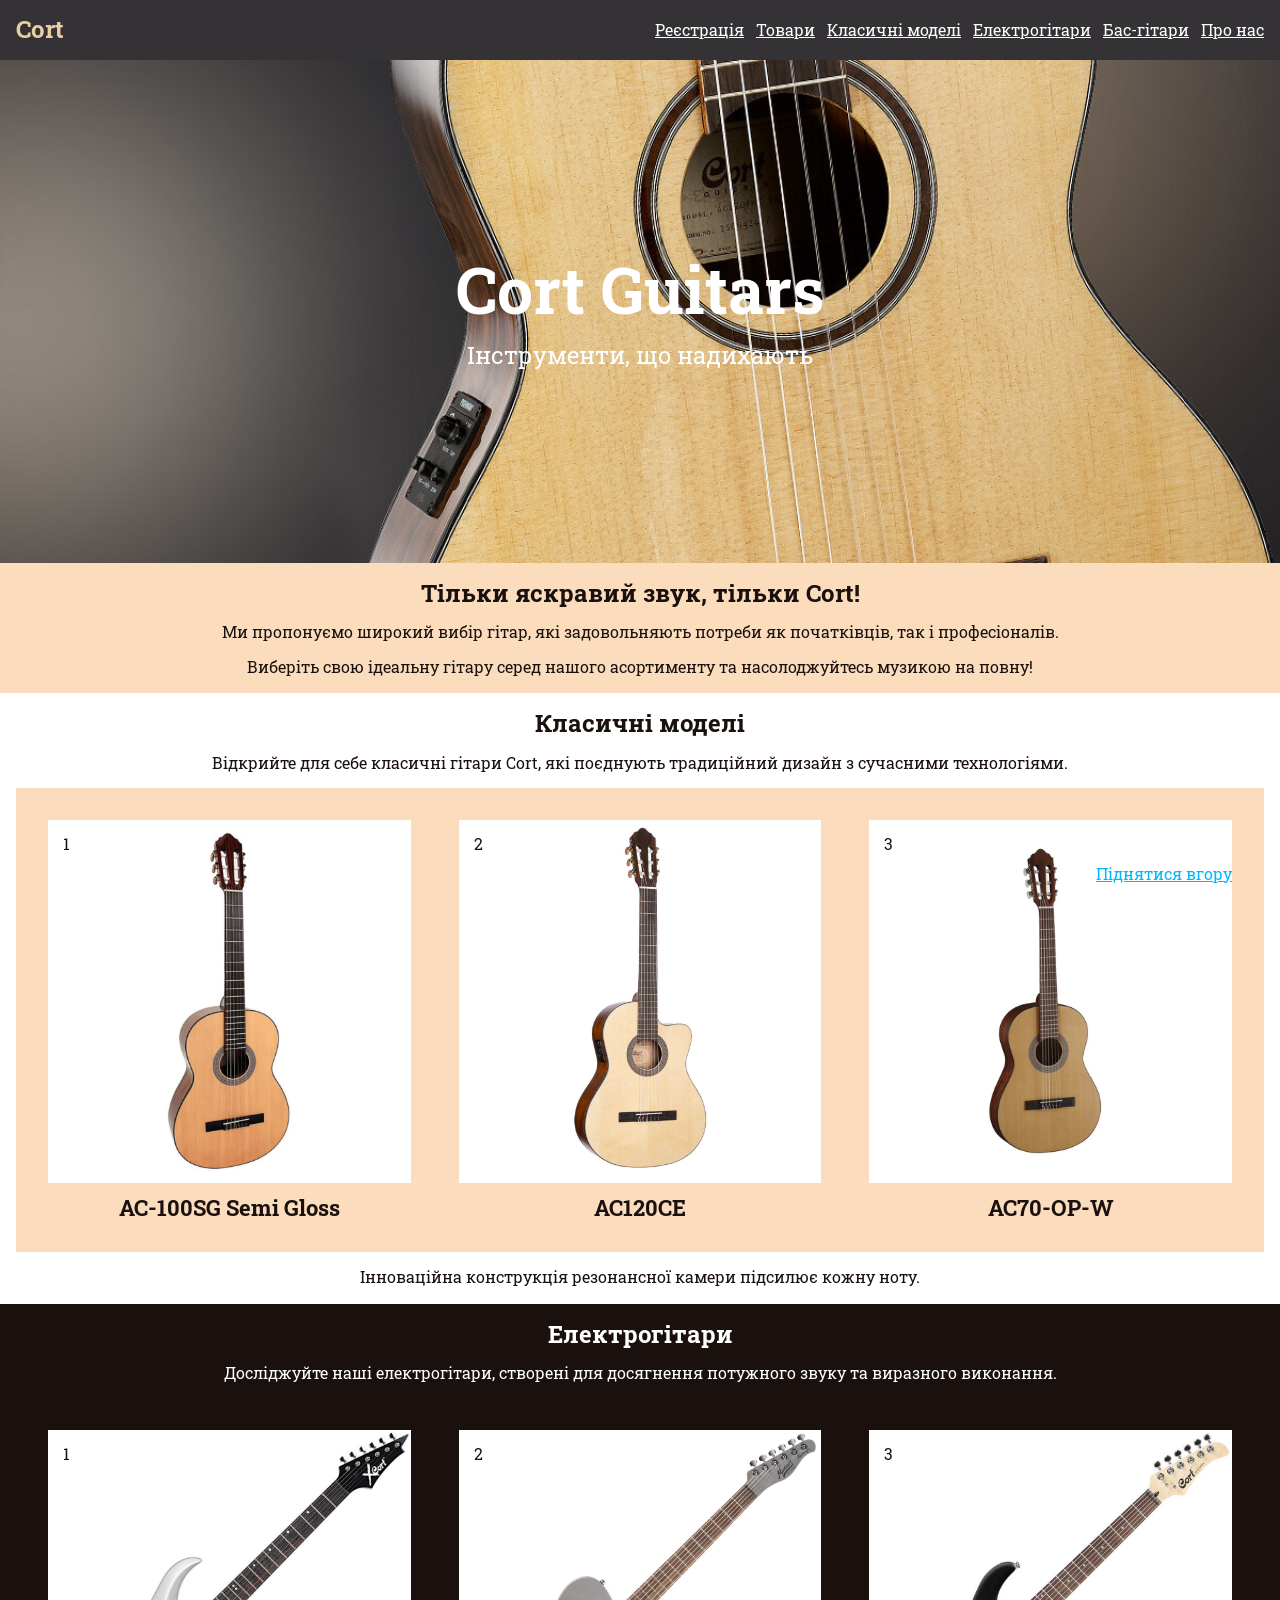
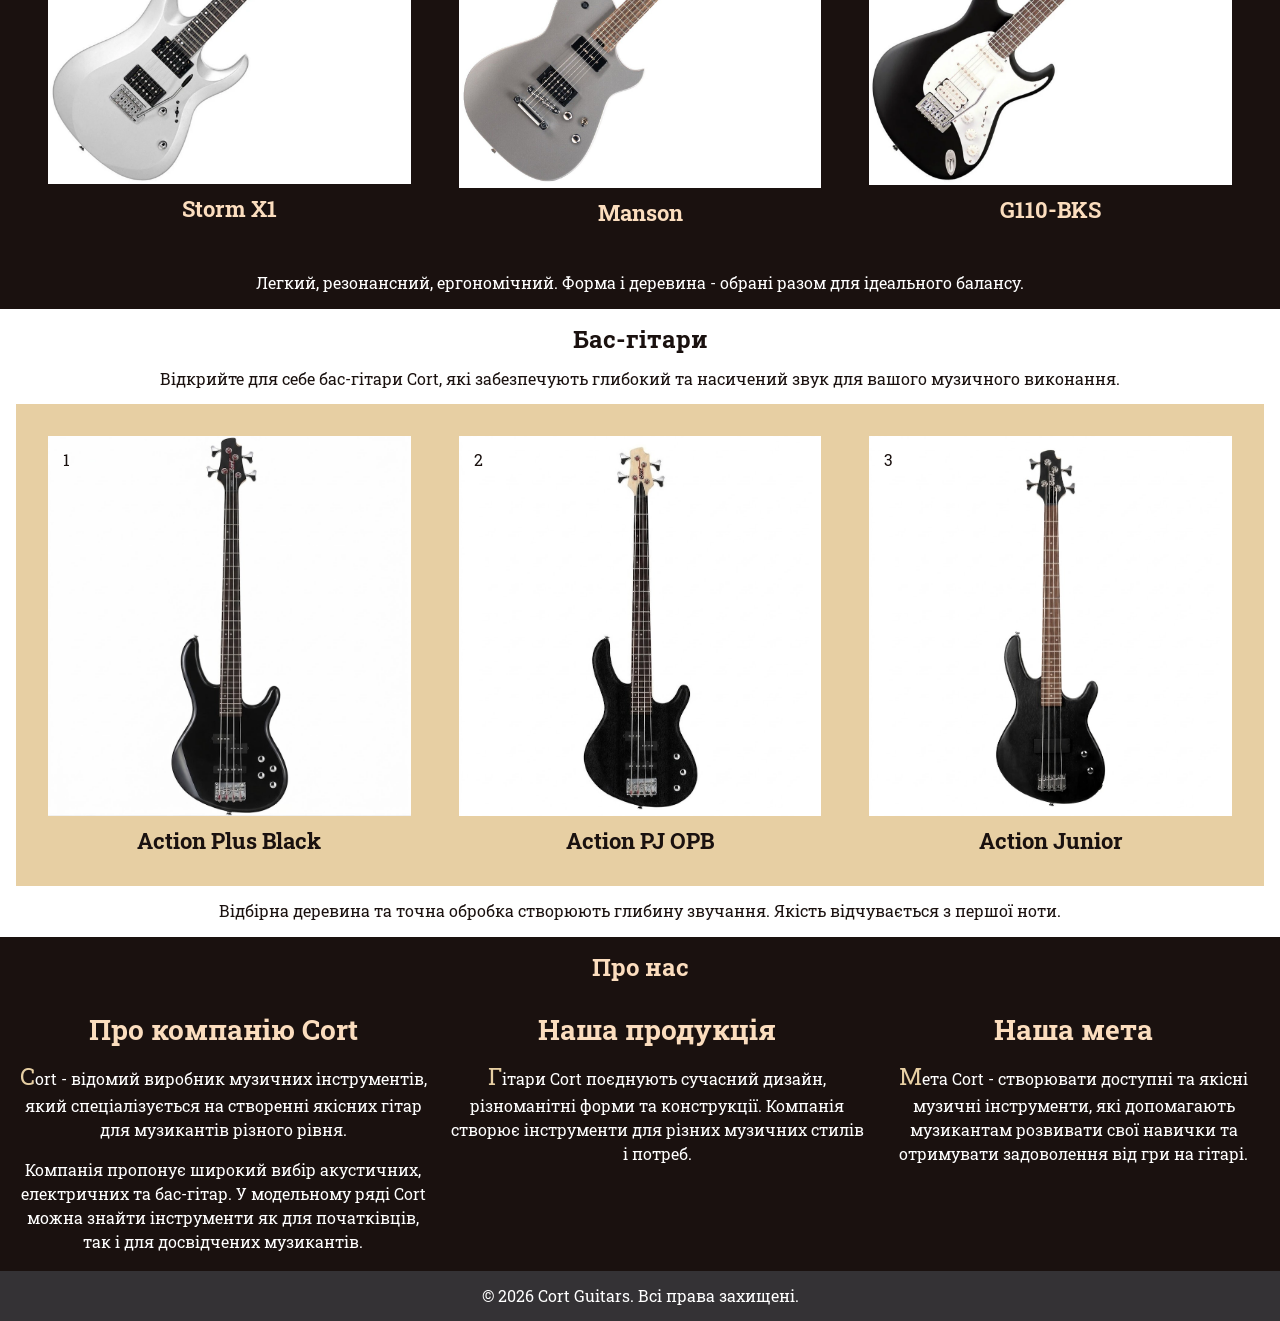
==== index.html @ 9ca2e1a0 "Code Transfer" ====
<!doctype html>
<html lang="uk">
  <head>
    <meta charset="UTF-8" />
    <meta name="viewport" content="width=device-width, initial-scale=1.0" />
    <title>Cort Guitars</title>
    <link
      rel="stylesheet"
      href="https://cdn.jsdelivr.net/npm/modern-normalize@3.0.1/modern-normalize.min.css"
    />
    <link rel="preconnect" href="https://fonts.googleapis.com" />
    <link rel="preconnect" href="https://fonts.gstatic.com" crossorigin />
    <link
      href="https://fonts.googleapis.com/css2?family=Roboto+Slab:wght@400;700&display=swap"
      rel="stylesheet"
    />
    <link rel="stylesheet" href="./styles/style.css" />
  </head>
  <body>
    <header>
      <div class="container">
        <h1>Cort</h1>
        <nav>
          <ul class="nav-links">
            <li><a href="./pages/form.html">Реєстрація</a></li>
            <li><a href="./pages/tables.html">Товари</a></li>
            <li><a href="#classic-models">Класичні моделі</a></li>
            <li><a href="#electric-models">Електрогітари</a></li>
            <li><a href="#bass-models">Бас-гітари</a></li>
            <li><a href="#about-us">Про нас</a></li>
          </ul>
        </nav>
      </div>
    </header>
    <main>
      <section class="hero" id="hero">
        <div class="container">
          <h2 class="hero-title">Cort Guitars</h2>
          <p class="hero-subtitle">Інструменти, що надихають</p>
        </div>
      </section>
      <section class="under-hero" id="under-hero">
        <div class="container">
          <h2>Тільки яскравий звук, тільки Cort!</h2>
          <p>
            Ми пропонуємо широкий вибір гітар, які задовольняють потреби як
            початківців, так і професіоналів.
          </p>
          <p>
            Виберіть свою ідеальну гітару серед нашого асортименту та
            насолоджуйтесь музикою на повну!
          </p>
        </div>
      </section>
      <section id="classic-models">
        <div class="container">
          <h2>Класичні моделі</h2>
          <p>
            Відкрийте для себе класичні гітари Cort, які поєднують традиційний
            дизайн з сучасними технологіями.
          </p>
          <ul class="cards">
            <li class="card">
              <div class="card-image">
                <p class="card-number">1</p>
                <img
                  src="./images/Cort1.jpg"
                  alt="Класична гітара Cort AC-100SG Semi Gloss"
                  width="450"
                  height="300"
                />
              </div>
              <h3>AC-100SG Semi Gloss</h3>
            </li>
            <li class="card">
              <div class="card-image">
                <p class="card-number">2</p>
                <img
                  src="./images/Cort2.jpg"
                  alt="Класична гітара Cort AC120CE"
                  width="450"
                  height="300"
                />
              </div>
              <h3>AC120CE</h3>
            </li>
            <li class="card">
              <div class="card-image">
                <p class="card-number">3</p>
                <img
                  src="./images/Cort3.jpg"
                  alt="Класична гітара Cort AC70-OP-W"
                  width="450"
                  height="300"
                />
              </div>
              <h3>AC70-OP-W</h3>
            </li>
          </ul>
          <p>Інноваційна конструкція резонансної камери підсилює кожну ноту.</p>
        </div>
      </section>
      <section id="electric-models">
        <div class="container">
          <h2>Електрогітари</h2>
          <p>
            Досліджуйте наші електрогітари, створені для досягнення потужного
            звуку та виразного виконання.
          </p>
          <ul class="cards">
            <li class="card">
              <div class="card-image">
                <p class="card-number">1</p>
                <img
                  src="./images/x1.jpg"
                  alt="Електрогітара Cort Storm X1"
                  width="450"
                  height="300"
                />
              </div>
              <h3>Storm X1</h3>
            </li>
            <li class="card">
              <div class="card-image">
                <p class="card-number">2</p>
                <img
                  src="./images/manson.jpg"
                  alt="Електрогітара Cort Manson"
                  width="450"
                  height="300"
                />
              </div>
              <h3>Manson</h3>
            </li>
            <li class="card">
              <div class="card-image">
                <p class="card-number">3</p>
                <img
                  src="./images/g110-BKS.jpg"
                  alt="Електрогітара Cort G110-BKS"
                  width="450"
                  height="300"
                />
              </div>
              <h3>G110-BKS</h3>
            </li>
          </ul>
          <p>
            Легкий, резонансний, ергономічний. Форма і деревина - обрані разом
            для ідеального балансу.
          </p>
        </div>
      </section>
      <section id="bass-models">
        <div class="container">
          <h2>Бас-гітари</h2>
          <p>
            Відкрийте для себе бас-гітари Cort, які забезпечують глибокий та
            насичений звук для вашого музичного виконання.
          </p>
          <ul class="cards">
            <li class="card">
              <div class="card-image">
                <p class="card-number">1</p>
                <img
                  src="./images/action.png"
                  alt="Бас-гітара Cort Action Plus Black"
                  width="450"
                  height="300"
                />
              </div>
              <h3>Action Plus Black</h3>
            </li>
            <li class="card">
              <div class="card-image">
                <p class="card-number">2</p>
                <img
                  src="./images/action-pj.png"
                  alt="Бас-гітара Cort Action PJ OPB"
                  width="450"
                  height="300"
                />
              </div>
              <h3>Action PJ OPB</h3>
            </li>
            <li class="card">
              <div class="card-image">
                <p class="card-number">3</p>
                <img
                  src="./images/action-junior.png"
                  alt="Бас-гітара Cort Action Junior"
                  width="450"
                  height="300"
                />
              </div>
              <h3>Action Junior</h3>
            </li>
          </ul>
          <p>
            Відбірна деревина та точна обробка створюють глибину звучання.
            Якість відчувається з першої ноти.
          </p>
        </div>
      </section>
      <section id="about-us">
        <div class="container">
          <h2>Про нас</h2>
          <article class="about-company" id="about-company">
            <h3>Про компанію Cort</h3>
            <p>
              Cort - відомий виробник музичних інструментів, який
              спеціалізується на створенні якісних гітар для музикантів різного
              рівня.
            </p>
            <p>
              Компанія пропонує широкий вибір акустичних, електричних та
              бас-гітар. У модельному ряді Cort можна знайти інструменти як для
              початківців, так і для досвідчених музикантів.
            </p>
          </article>
          <article class="about-products" id="about-products">
            <h3>Наша продукція</h3>
            <p>
              Гітари Cort поєднують сучасний дизайн, різноманітні форми та
              конструкції. Компанія створює інструменти для різних музичних
              стилів і потреб.
            </p>
          </article>
          <article class="about-goal" id="about-goal">
            <h3>Наша мета</h3>
            <p>
              Мета Cort - створювати доступні та якісні музичні інструменти, які
              допомагають музикантам розвивати свої навички та отримувати
              задоволення від гри на гітарі.
            </p>
          </article>
        </div>
      </section>
    </main>
    <footer>
      <div class="container">
        <a href="#hero">Піднятися вгору</a>
        <p>&copy; 2026 Cort Guitars. Всі права захищені.</p>
      </div>
    </footer>
  </body>
</html>
---- styles/style.css ----
/* Кольори */
:root {
  --color-rosewood: #1a110f;
  --color-mahogany: #343235;
  --color-sunburst: #e7cfa3;
  --color-spruce: #fbddbe;
  --color-white: #ffffff;
}

h1,
h2,
h3,
h4,
h5,
h6,
p,
ul,
ol {
  margin: 0;
  padding: 0;
}

body {
  background-color: var(--color-mahogany);
  color: var(--color-white);
  font-family: 'Roboto Slab', serif;
}

body.registration-page {
  background-color: var(--color-white);
  color: var(--color-rosewood);
}

/* Хідер та навігація */
header {
  background-color: var(--color-mahogany);
  padding: 16px 0;
  position: sticky;
  top: 0;
  z-index: 1;
}

header .container {
  display: flex;
  flex-wrap: wrap;
  align-items: center;
  justify-content: space-between;
  gap: 12px;
}

header h1 {
  color: var(--color-sunburst);
  font-size: 24px;
  margin-bottom: 0;
}

header nav > ul {
  list-style: none;
  display: flex;
  flex-wrap: wrap;
  gap: 12px;
}

header nav li {
  margin-bottom: 0;
}

nav a:link,
nav a:visited {
  color: var(--color-white);
}

nav a:hover,
nav a:focus {
  color: var(--color-sunburst);
  text-decoration: underline;
}

nav a:active {
  color: var(--color-spruce);
}

/* Hero-секція */
.hero {
  background-image: url('../images/hero.jpg');
  background-position: center;
  background-size: cover;
  background-repeat: no-repeat;
  text-align: center;
  padding: 192px 0;
}

main section {
  border-top: 1px solid transparent;
  border-bottom: 1px solid transparent;
  padding: 16px 0;
}

main section > .container > :last-child {
  margin-bottom: 0;
}

main section h2 {
  margin-bottom: 16px;
}

main section h3 {
  margin-bottom: 12px;
}

main section p {
  margin-bottom: 16px;
}

.hero-title {
  color: var(--color-white);
  font-size: 64px;
}

.hero-subtitle {
  color: var(--color-white);
  font-size: 24px;
}

/* Вступ і картки */
.under-hero,
#classic-models,
#electric-models,
#bass-models {
  text-align: center;
}

#classic-models,
#bass-models {
  background-color: var(--color-white);
}

.under-hero,
#classic-models,
#bass-models {
  color: var(--color-rosewood);
}

.under-hero {
  background-color: var(--color-spruce);
}

#classic-models > h2,
#electric-models > h2,
#bass-models > h2 {
  font-size: 32px;
}

#classic-models > p,
#electric-models > p,
#bass-models > p {
  font-size: 18px;
  line-height: 1.5;
}

#under-hero > h2 + p {
  font-size: 20px;
}

#under-hero > h2 ~ p {
  color: var(--color-mahogany);
}

.cards {
  list-style: none;
  margin-bottom: 16px;
  padding: 16px;
  display: flex;
  flex-wrap: wrap;
  gap: 16px;
}

#classic-models .cards {
  background-color: var(--color-spruce);
  color: var(--color-rosewood);
}

#bass-models .cards {
  background-color: var(--color-sunburst);
  color: var(--color-rosewood);
}

#electric-models .cards {
  background-color: var(--color-rosewood);
  color: var(--color-spruce);
}

.card {
  background-color: inherit;
  color: inherit;
  text-align: center;
  padding: 16px;
  position: relative;
  display: flex;
  flex-direction: column;
  gap: 12px;
  align-items: center;
  flex: 1 1 280px;
}

.card-number {
  color: var(--color-rosewood);
  position: absolute;
  top: 15px;
  left: 15px;
}

.card:last-child {
  margin-bottom: 0;
}

.card-image {
  position: relative;
  display: inline-block;
  max-width: 100%;
  align-self: center;
}

.card-image > img {
  display: block;
  max-width: 100%;
  height: auto;
}

.card > h3 {
  font-size: 22px;
  margin-bottom: 0;
}

#electric-models {
  background-color: var(--color-rosewood);
  color: var(--color-white);
}

/* Про нас */
#about-us {
  text-align: center;
  background-color: var(--color-rosewood);
  color: var(--color-white);
}

#about-us > .container {
  display: grid;
  grid-template-columns: auto auto auto;
  gap: 16px;
}

#about-us .container > h2 {
  color: var(--color-spruce);
  grid-column: 1 / -1;
}

#about-us article {
  margin-bottom: 0;
}

#about-us article > h3 {
  color: var(--color-spruce);
  font-size: 28px;
  text-align: center;
}

#about-us article > p {
  line-height: 1.5;
}

#about-us article > :last-child {
  margin-bottom: 0;
}

#about-us article:last-child {
  margin-bottom: 0;
}

#about-us .about-company > p:first-of-type::first-letter,
#about-us .about-products > p:first-of-type::first-letter,
#about-us .about-goal > p:first-of-type::first-letter {
  color: var(--color-sunburst);
  font-size: 24px;
}
button {
  cursor: pointer;
}

/* Футер / посилання */
footer {
  color: var(--color-white);
  text-align: center;
  background-color: var(--color-mahogany);
  padding: 16px 0;
  bottom: 0;
}

footer a {
  display: inline-block;
  margin-bottom: 12px;
  position: fixed;
  right: 48px;
  bottom: 5px;
  transition: color 0.5s ease-in-out;
}

footer p {
  margin-bottom: 0;
}

footer a:link,
footer a:visited {
  color: rgb(0, 183, 255);
}

footer a:hover,
footer a:focus {
  color: var(--color-sunburst);
  text-decoration: underline;
}

.container {
  max-width: 1400px;
  padding: 0 16px;
  margin: 0 auto;
}

/* Форма реєстрації */
#registration-form {
  text-align: center;
}

#registration-form > h2 {
  font-size: 32px;
}

#registration-form form section > h3 {
  font-size: 20px;
}

#registration-form > form {
  text-align: center;
}

.form-section-personal {
  padding: 20px;
}

.form-section-preferences {
  padding: 20px 400px 0px;
}
.consent-option {
  padding: 20px 10px;
}
.form-section-notifications {
  padding: 20px 400px;
}

.form-section-comments {
  padding: 32px 20px 20px;
}

.form-section-actions {
  padding: 16px;
}

.form-actions {
  text-align: center;
}

.form-section-personal > label {
  font-size: 18px;
}

form input,
form select,
form textarea {
  background-color: var(--color-white);
  color: var(--color-rosewood);
}

form input,
form select {
  border: 1px solid var(--color-mahogany);
}

form input:focus,
form select:focus,
form textarea:focus {
  outline: 2px solid var(--color-sunburst);
}

form fieldset {
  border: 2px solid var(--color-mahogany);
}

form input:checked {
  accent-color: var(--color-mahogany);
}

form textarea {
  background-color: var(--color-white);
  color: var(--color-rosewood);
}

form button[type='submit'] {
  border: 1px solid var(--color-mahogany);
  background-color: var(--color-spruce);
  color: var(--color-rosewood);
}
form button[type='reset'] {
  border: 1px solid var(--color-mahogany);
  background-color: var(--color-sunburst);
  color: var(--color-rosewood);
}

form button:hover,
form button:focus {
  background-color: var(--color-sunburst);
}

/* Цей селектор має найбільшу специфічність — (1, 2, 3). */
#registration-form form .consent-option > label input:checked {
  accent-color: var(--color-sunburst);
}

/* Сторінка таблиць */
th,
td {
  border: 1px solid var(--color-rosewood);
}

th {
  text-align: center;
}

table {
  border-collapse: collapse;
  margin-inline: auto;
  margin-bottom: 24px;
}
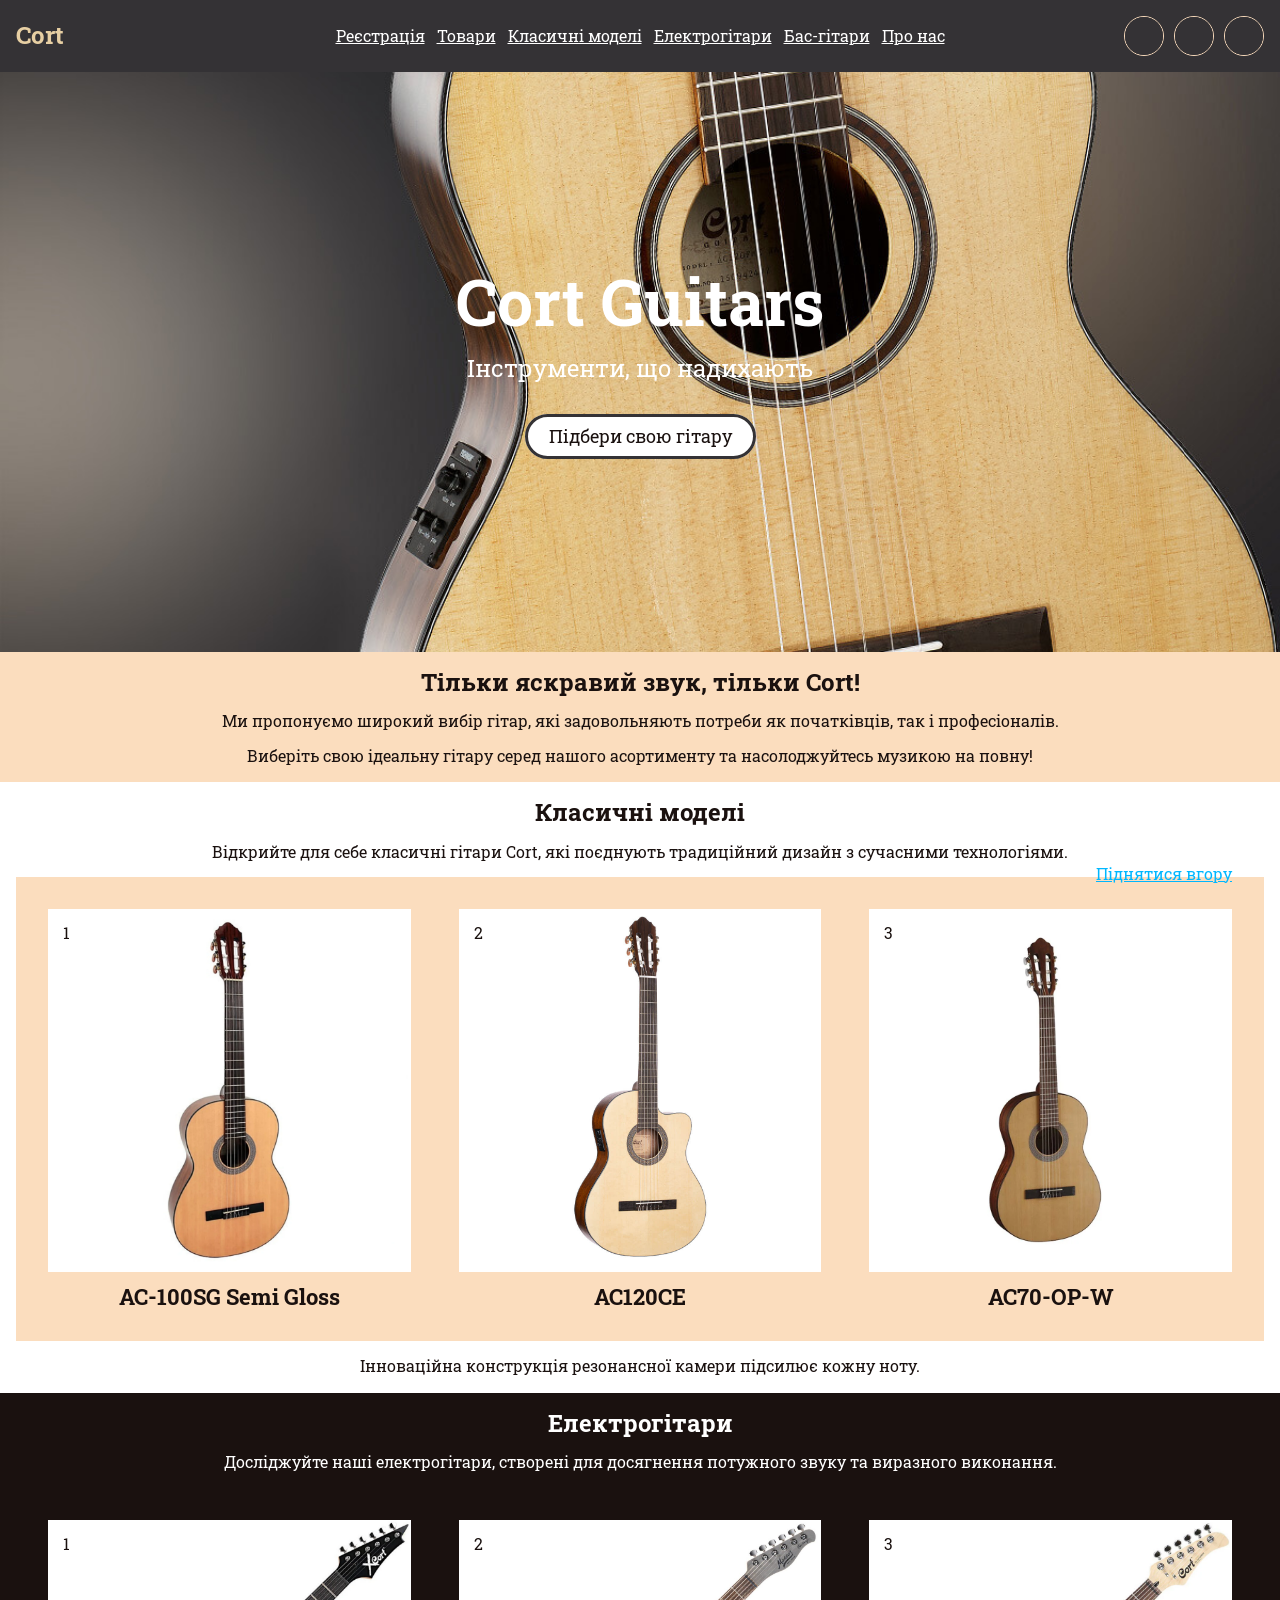
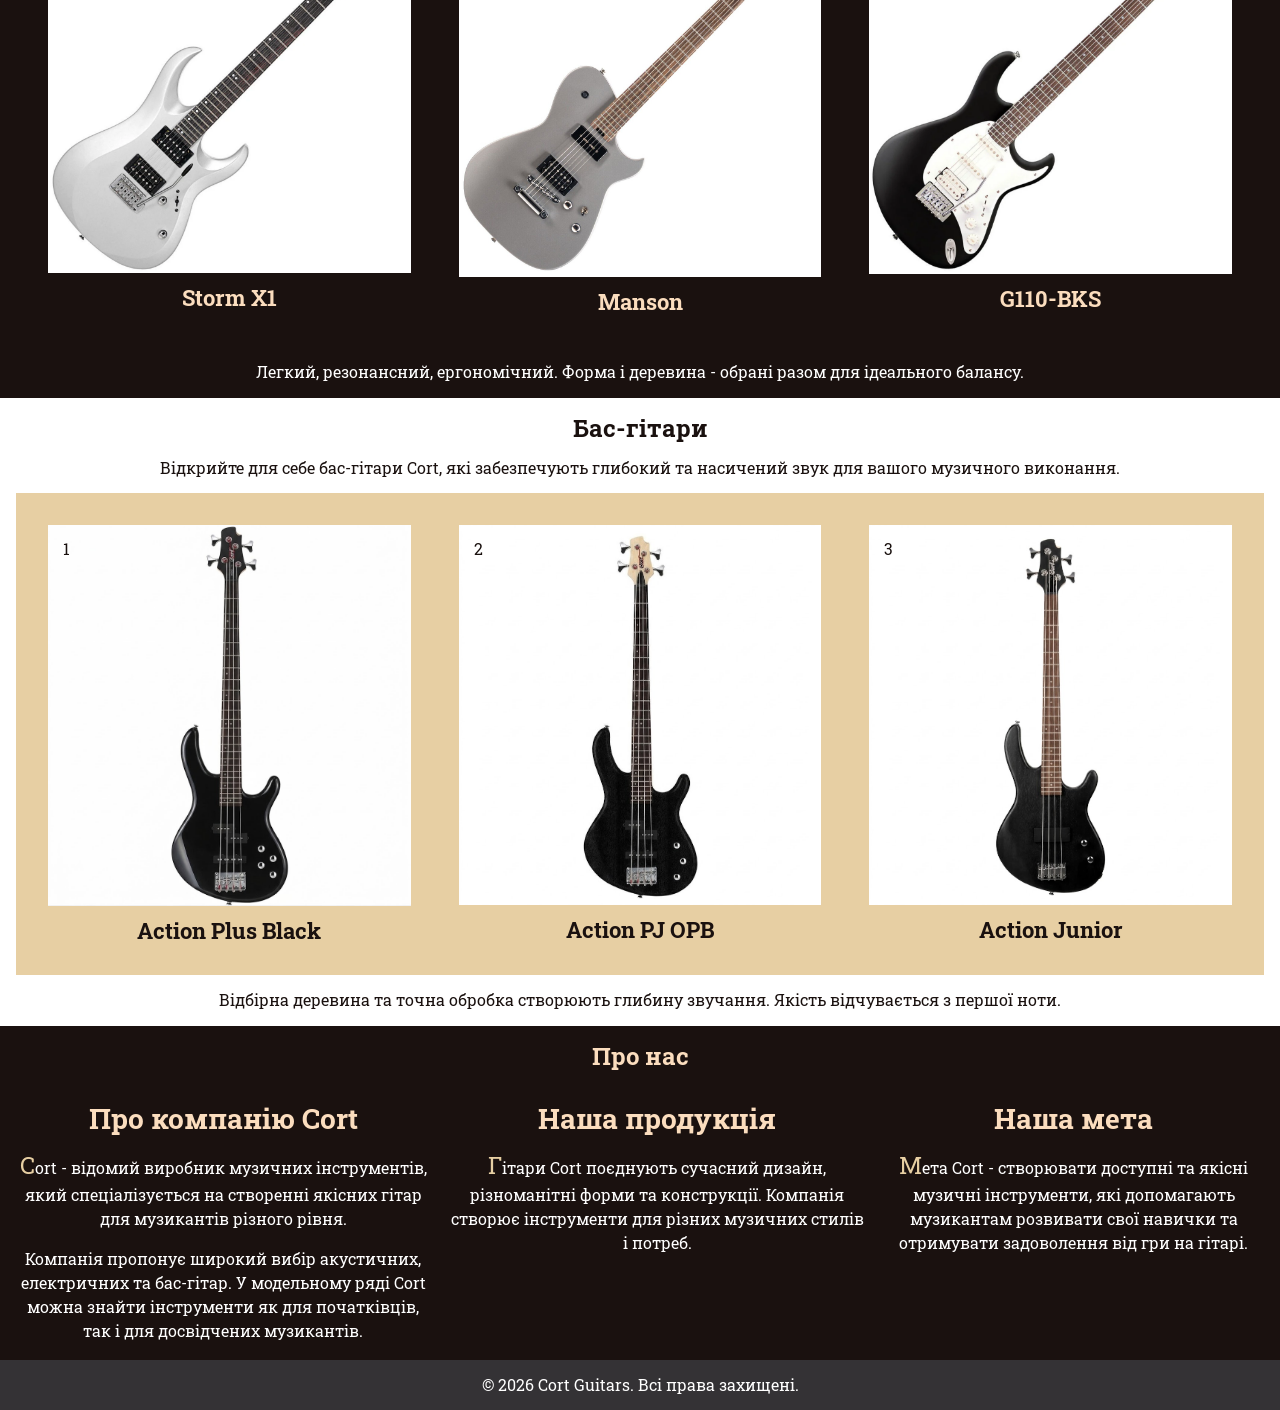
==== commit 0f1ff3df: "Transition, motion" ====
--- a/index.html
+++ b/index.html
@@ -30,6 +30,29 @@
             <li><a href="#about-us">Про нас</a></li>
           </ul>
         </nav>
+        <ul class="header-icons">
+          <li>
+            <a href="./index.html" aria-label="Головна">
+              <svg viewBox="0 0 32 32">
+                <use href="./images/menu.svg"></use>
+              </svg>
+            </a>
+          </li>
+          <li>
+            <a href="./pages/form.html" aria-label="Профіль">
+              <svg viewBox="0 0 32 32">
+                <use href="./images/user.svg"></use>
+              </svg>
+            </a>
+          </li>
+          <li>
+            <a href="./pages/tables.html" aria-label="Кошик">
+              <svg viewBox="0 0 32 32">
+                <use href="./images/cart.svg"></use>
+              </svg>
+            </a>
+          </li>
+        </ul>
       </div>
     </header>
     <main>
@@ -37,6 +60,7 @@
         <div class="container">
           <h2 class="hero-title">Cort Guitars</h2>
           <p class="hero-subtitle">Інструменти, що надихають</p>
+          <a class="hero-button" href="#classic-models">Підбери свою гітару</a>
         </div>
       </section>
       <section class="under-hero" id="under-hero">
--- a/styles/style.css
+++ b/styles/style.css
@@ -42,13 +42,11 @@
 
 header .container {
   display: flex;
-  flex-wrap: wrap;
   align-items: center;
-  justify-content: space-between;
-  gap: 12px;
 }
 
 header h1 {
+  flex: 1 1 0%;
   color: var(--color-sunburst);
   font-size: 24px;
   margin-bottom: 0;
@@ -57,8 +55,57 @@
 header nav > ul {
   list-style: none;
   display: flex;
-  flex-wrap: wrap;
   gap: 12px;
+}
+
+header .header-icons {
+  list-style-type: none;
+  display: flex;
+  flex: 1 1 0%;
+  justify-content: flex-end;
+  align-items: center;
+  gap: 10px;
+}
+
+header .header-icons svg {
+  display: block;
+  width: 50%;
+  height: 50%;
+  fill: var(--color-white);
+  transition: fill 1s linear;
+}
+
+header .header-icons li {
+  box-sizing: border-box;
+  display: flex;
+  width: 40px;
+  height: 40px;
+  flex: 0 0 40px;
+  align-items: center;
+  justify-content: center;
+  border: 1px solid var(--color-spruce);
+  border-radius: 50%;
+}
+
+header .header-icons a {
+  width: 100%;
+  height: 100%;
+  background-color: var(--color-mahogany);
+  transition: background-color 1s linear;
+  display: flex;
+  justify-content: center;
+  align-items: center;
+  border-radius: 50%;
+}
+
+header .header-icons a:hover,
+a:focus {
+  background-color: black;
+}
+
+header .header-icons a:hover svg,
+a:focus svg {
+  fill: var(--color-sunburst);
 }
 
 header nav li {
@@ -68,6 +115,7 @@
 nav a:link,
 nav a:visited {
   color: var(--color-white);
+  transition: color 0.5s ease-in-out;
 }
 
 nav a:hover,
@@ -120,6 +168,64 @@
 .hero-subtitle {
   color: var(--color-white);
   font-size: 24px;
+}
+
+.hero-button {
+  background-color: var(--color-white);
+  color: var(--color-rosewood);
+  border-radius: 25px;
+  padding: 12px 24px;
+  font-size: 18px;
+  text-decoration: none;
+  display: block;
+  width: fit-content;
+  margin: 32px auto 0;
+  font-family: 'Roboto Slab', serif;
+  transition:
+    background-color 0.5s linear,
+    color 0.5s linear,
+    transform 0.5s linear;
+}
+
+.hero-button:link,
+.hero-button:visited {
+  color: var(--color-rosewood);
+}
+
+.hero-button:hover,
+.hero-button:focus {
+  background-color: var(--color-mahogany);
+  color: var(--color-sunburst);
+  text-decoration: none;
+  transform: scale(1.1);
+}
+
+.hero-button {
+  position: relative;
+}
+
+.hero-button::after {
+  content: '';
+  position: absolute;
+  inset: 0;
+  border: 3px solid var(--color-mahogany);
+  border-radius: inherit;
+  animation: motion 400ms infinite alternate;
+  transition: border-color 0.5s linear;
+}
+
+.hero-button:hover::after,
+.hero-button:focus::after {
+  border-color: white;
+}
+
+@keyframes motion {
+  0% {
+    border-style: dotted;
+  }
+  100% {
+    border-style: dashed;
+  }
 }
 
 /* Вступ і картки */
